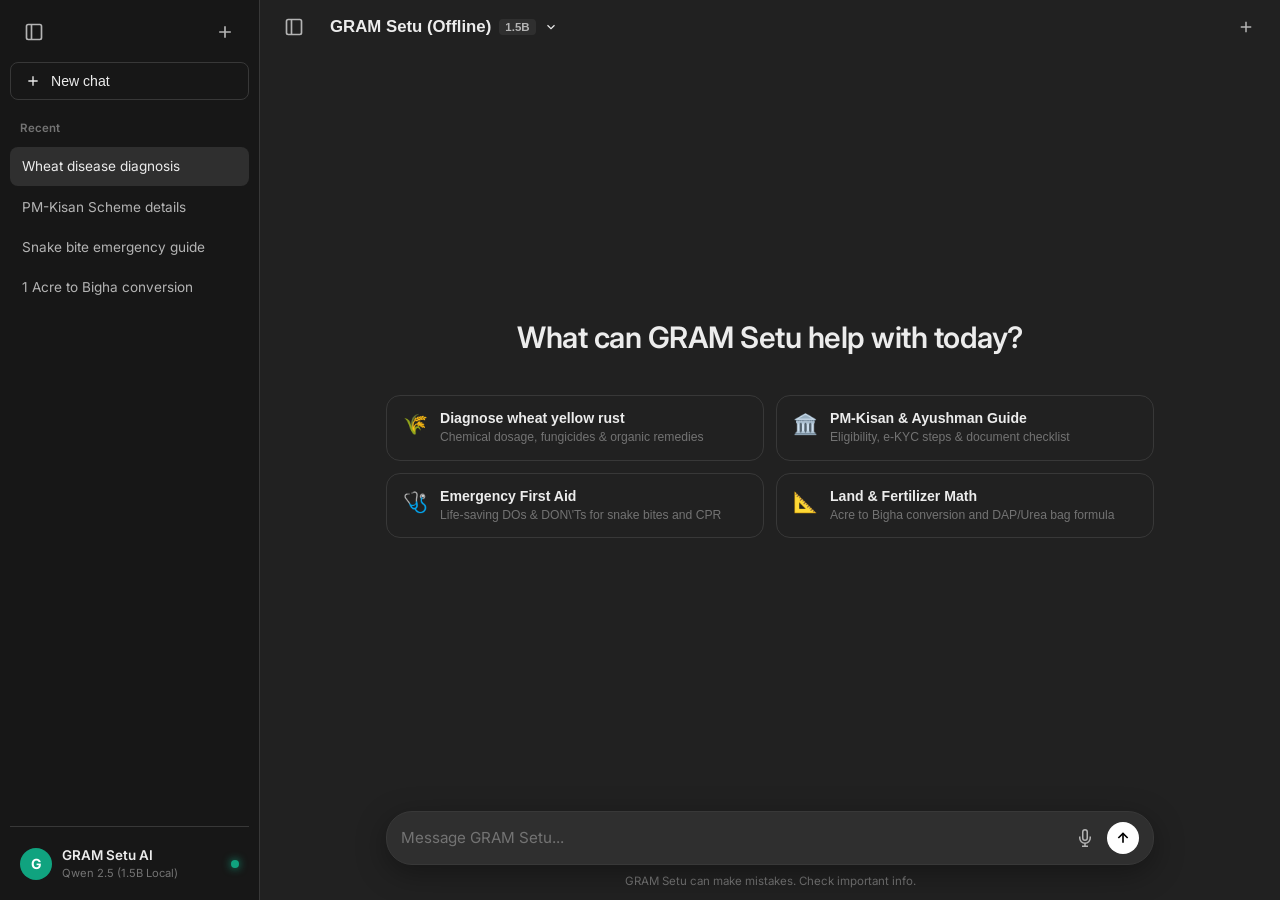
==== index.html @ e10ad572 "feat: complete GRAM Setu AI universal assistant with Qwen 2.5, PWA and mobile support" ====
<!DOCTYPE html>
<html lang="en">
<head>
  <meta charset="UTF-8">
  <meta name="viewport" content="width=device-width, initial-scale=1.0, maximum-scale=1.0, user-scalable=no">
  <meta http-equiv="Cache-Control" content="no-cache, no-store, must-revalidate">
  <meta http-equiv="Pragma" content="no-cache">
  <meta http-equiv="Expires" content="0">
  <title>GRAM Setu</title>
  
  <!-- Force Unregister any Old Cached Service Workers -->
  <script>
    if ('serviceWorker' in navigator) {
      navigator.serviceWorker.getRegistrations().then(function(registrations) {
        for (let registration of registrations) {
          registration.unregister();
        }
      });
    }
    if ('caches' in window) {
      caches.keys().then(function(names) {
        for (let name of names) caches.delete(name);
      });
    }
  </script>

  <link rel="manifest" href="manifest.json">
  <meta name="mobile-web-app-capable" content="yes">
  <meta name="apple-mobile-web-app-capable" content="yes">
  <meta name="apple-mobile-web-app-status-bar-style" content="black-translucent">
  <meta name="theme-color" content="#212121">
  <link rel="stylesheet" href="styles.css?v=4.0">
  <link rel="icon" href="data:image/svg+xml,<svg xmlns=%22http://www.w3.org/2000/svg%22 viewBox=%220 0 100 100%22><rect width='100' height='100' rx='20' fill='%2310a37f'/><path d='M50 20a30 30 0 1 0 30 30A30 30 0 0 0 50 20zm0 50a20 20 0 1 1 20-20 20 20 0 0 1-20 20z' fill='white'/></svg>">
</head>
<body>

  <div class="chatgpt-layout">

    <!-- ==================== LEFT SIDEBAR ==================== -->
    <aside class="chatgpt-sidebar" id="sidebar">
      
      <!-- Top Actions -->
      <div class="sidebar-header">
        <button class="sidebar-icon-btn" onclick="toggleSidebar()" title="Close sidebar">
          <svg width="20" height="20" viewBox="0 0 24 24" fill="none" stroke="currentColor" stroke-width="2"><rect x="3" y="3" width="18" height="18" rx="2" ry="2"/><line x1="9" y1="3" x2="9" y2="21"/></svg>
        </button>
        <button class="sidebar-icon-btn" onclick="createNewChat()" title="New chat">
          <svg width="20" height="20" viewBox="0 0 24 24" fill="none" stroke="currentColor" stroke-width="2"><path d="M12 5v14M5 12h14"/></svg>
        </button>
      </div>

      <!-- New Chat Button Pill -->
      <div class="sidebar-new-chat">
        <button class="new-chat-pill" onclick="createNewChat()">
          <svg width="16" height="16" viewBox="0 0 24 24" fill="none" stroke="currentColor" stroke-width="2"><path d="M12 5v14M5 12h14"/></svg>
          <span>New chat</span>
        </button>
      </div>

      <!-- Chat History -->
      <div class="sidebar-history">
        <div class="history-label">Recent</div>
        <div class="history-list" id="historyList">
          <div class="history-entry active" onclick="loadChatSession('session_1')">
            <span class="entry-title">Wheat disease diagnosis</span>
          </div>
          <div class="history-entry" onclick="loadSamplePrompt('What are the eligibility criteria and documents for PM-Kisan scheme?')">
            <span class="entry-title">PM-Kisan Scheme details</span>
          </div>
          <div class="history-entry" onclick="loadSamplePrompt('What is the emergency first-aid protocol for snake bite?')">
            <span class="entry-title">Snake bite emergency guide</span>
          </div>
          <div class="history-entry" onclick="loadSamplePrompt('Convert 1 Acre to Pucca Bigha, Kaccha Bigha and Square Yards')">
            <span class="entry-title">1 Acre to Bigha conversion</span>
          </div>
        </div>
      </div>

      <!-- Sidebar Footer (GRAM Setu Model Info) -->
      <div class="sidebar-footer">
        <div class="user-profile-row">
          <div class="user-avatar-badge">G</div>
          <div class="user-profile-info">
            <div class="user-name">GRAM Setu AI</div>
            <div class="user-plan">Qwen 2.5 (1.5B Local)</div>
          </div>
          <div class="engine-live-dot" title="Local Ollama Active"></div>
        </div>
      </div>

    </aside>

    <!-- ==================== MAIN CHAT VIEW ==================== -->
    <main class="chatgpt-main">

      <!-- TOP NAVBAR -->
      <header class="top-navbar">
        <div class="top-nav-left">
          <button class="nav-icon-btn" id="sidebarOpenBtn" onclick="toggleSidebar()" title="Open sidebar">
            <svg width="20" height="20" viewBox="0 0 24 24" fill="none" stroke="currentColor" stroke-width="2"><rect x="3" y="3" width="18" height="18" rx="2" ry="2"/><line x1="9" y1="3" x2="9" y2="21"/></svg>
          </button>
          
          <!-- Model Dropdown -->
          <div class="model-pill-wrapper">
            <button class="model-pill-btn" onclick="toggleModelMenu()">
              <span class="model-title" id="activeModelLabel">GRAM Setu (Qwen 2.5)</span>
              <span class="model-badge">1.5B</span>
              <svg width="14" height="14" viewBox="0 0 24 24" fill="none" stroke="currentColor" stroke-width="2"><polyline points="6 9 12 15 18 9"/></svg>
            </button>

            <!-- Dropdown Menu -->
            <div class="model-menu" id="modelMenu">
              <div class="model-option active" onclick="setModel('ollama')">
                <div class="opt-title">GRAM Setu - Local Qwen 2.5 (1.5B)</div>
                <div class="opt-sub">Real-time local LLM stream via localhost:11434</div>
              </div>
              <div class="model-option" onclick="setModel('offline')">
                <div class="opt-title">GRAM Setu - Built-in Offline Engine</div>
                <div class="opt-sub">Zero-latency embedded dataset (100% Air-Gapped)</div>
              </div>
            </div>
          </div>
        </div>

        <div class="top-nav-right">
          <button class="nav-icon-btn" onclick="createNewChat()" title="New chat">
            <svg width="18" height="18" viewBox="0 0 24 24" fill="none" stroke="currentColor" stroke-width="2"><path d="M12 5v14M5 12h14"/></svg>
          </button>
        </div>
      </header>

      <!-- CHAT CONTENT CONTAINER -->
      <div class="chat-viewport" id="chatViewport">

        <!-- EMPTY STATE (GRAM Setu Hero) -->
        <div class="empty-hero-state" id="emptyHero">
          <h1 class="hero-heading">What can GRAM Setu help with today?</h1>

          <div class="prompt-suggestions-grid">
            <button class="suggestion-card" onclick="sendSuggestion('What is the cure and chemical spray dosage for yellow rust in wheat?')">
              <div class="sugg-icon">🌾</div>
              <div class="sugg-text">
                <div class="sugg-title">Diagnose wheat yellow rust</div>
                <div class="sugg-desc">Chemical dosage, fungicides & organic remedies</div>
              </div>
            </button>

            <button class="suggestion-card" onclick="sendSuggestion('What are the eligibility criteria and documents required for PM-Kisan ₹6000 and Ayushman Bharat ₹5 Lakh health card?')">
              <div class="sugg-icon">🏛️</div>
              <div class="sugg-text">
                <div class="sugg-title">PM-Kisan & Ayushman Guide</div>
                <div class="sugg-desc">Eligibility, e-KYC steps & document checklist</div>
              </div>
            </button>

            <button class="suggestion-card" onclick="sendSuggestion('What are the immediate emergency first aid steps for a snake bite and electric shock?')">
              <div class="sugg-icon">🩺</div>
              <div class="sugg-text">
                <div class="sugg-title">Emergency First Aid</div>
                <div class="sugg-desc">Life-saving DOs & DON\'Ts for snake bites and CPR</div>
              </div>
            </button>

            <button class="suggestion-card" onclick="sendSuggestion('How many Pucca Bigha, Kaccha Bigha, and Square Yards are in 1 Acre of land?')">
              <div class="sugg-icon">📐</div>
              <div class="sugg-text">
                <div class="sugg-title">Land & Fertilizer Math</div>
                <div class="sugg-desc">Acre to Bigha conversion and DAP/Urea bag formula</div>
              </div>
            </button>
          </div>
        </div>

        <!-- ACTIVE MESSAGE FEED -->
        <div class="messages-feed" id="messagesFeed" style="display: none;">
          <!-- Dynamically populated -->
        </div>

      </div>

      <!-- BOTTOM FLOATING INPUT BAR -->
      <div class="chat-bottom-dock">
        <div class="input-capsule-container">
          
          <!-- Voice listening overlay -->
          <div class="voice-listening-bar" id="voiceListeningBar" style="display: none;">
            <div class="sound-wave-bars">
              <span></span><span></span><span></span><span></span><span></span>
            </div>
            <span class="listening-text">Listening... Speak now</span>
            <button class="voice-stop-btn" onclick="toggleMic(false)">Done</button>
          </div>

          <textarea 
            id="chatInput" 
            class="chat-input-textarea" 
            placeholder="Message GRAM Setu..." 
            rows="1"
            oninput="handleInputResize(this)"
            onkeydown="handleInputKey(event)"
          ></textarea>

          <div class="input-actions-group">
            <button class="icon-circle-btn" id="micBtn" onclick="toggleMic()" title="Voice input">
              <svg width="18" height="18" viewBox="0 0 24 24" fill="none" stroke="currentColor" stroke-width="2"><path d="M12 1a3 3 0 0 0-3 3v8a3 3 0 0 0 6 0V4a3 3 0 0 0-3-3z"/><path d="M19 10v2a7 7 0 0 1-14 0v-2"/><line x1="12" y1="19" x2="12" y2="23"/><line x1="8" y1="23" x2="16" y2="23"/></svg>
            </button>
            <button class="send-circle-btn" id="sendBtn" onclick="handleSend()" title="Send message">
              <svg width="16" height="16" viewBox="0 0 24 24" fill="none" stroke="currentColor" stroke-width="2.5"><line x1="12" y1="19" x2="12" y2="5"/><polyline points="5 12 12 5 19 12"/></svg>
            </button>
          </div>

        </div>

        <div class="chat-footer-note">
          GRAM Setu can make mistakes. Check important info.
        </div>
      </div>

    </main>

  </div>

  <script src="knowledge_data.js?v=3.0"></script>
  <script src="app.js?v=3.0"></script>
</body>
</html>
---- styles.css ----
@import url('https://fonts.googleapis.com/css2?family=Inter:wght@400;500;600;700&family=Fira+Code:wght@400;500&display=swap');

/* ==================== EXACT CHATGPT COLOR PALETTE ==================== */
:root {
  --chatgpt-main-bg: #212121;
  --chatgpt-sidebar-bg: #171717;
  --chatgpt-surface: #2f2f2f;
  --chatgpt-surface-hover: #383838;
  --chatgpt-border: #383838;
  --chatgpt-border-light: rgba(255, 255, 255, 0.1);

  --chatgpt-text: #ececec;
  --chatgpt-text-sub: #b4b4b4;
  --chatgpt-text-muted: #737373;

  --chatgpt-green: #10a37f;
  --chatgpt-green-hover: #1a7f64;
}

* {
  box-sizing: border-box;
  margin: 0;
  padding: 0;
  -webkit-tap-highlight-color: transparent;
}

html, body {
  height: 100%;
  height: 100dvh;
  width: 100%;
  background-color: var(--chatgpt-main-bg);
  color: var(--chatgpt-text);
  font-family: 'Inter', -apple-system, BlinkMacSystemFont, "Segoe UI", Roboto, sans-serif;
  overflow: hidden;
  line-height: 1.5;
  position: fixed;
  top: 0;
  left: 0;
  right: 0;
  bottom: 0;
}

/* ==================== LAYOUT CONTAINER ==================== */
.chatgpt-layout {
  display: flex;
  height: 100%;
  height: 100dvh;
  width: 100%;
  overflow: hidden;
  position: relative;
}

/* ==================== SIDEBAR ==================== */
.chatgpt-sidebar {
  width: 260px;
  background-color: var(--chatgpt-sidebar-bg);
  border-right: 1px solid var(--chatgpt-border);
  display: flex;
  flex-direction: column;
  flex-shrink: 0;
  height: 100%;
  padding: 10px;
  z-index: 100;
  transition: transform 0.25s cubic-bezier(0.4, 0, 0.2, 1);
}

.chatgpt-sidebar.collapsed {
  transform: translateX(-100%);
  position: absolute;
}

.sidebar-header {
  display: flex;
  justify-content: space-between;
  align-items: center;
  padding: 4px 6px;
  margin-bottom: 8px;
}

.sidebar-icon-btn {
  background: transparent;
  border: none;
  color: var(--chatgpt-text-sub);
  width: 36px;
  height: 36px;
  border-radius: 8px;
  display: flex;
  align-items: center;
  justify-content: center;
  cursor: pointer;
  transition: background-color 0.15s ease, color 0.15s ease;
}

.sidebar-icon-btn:hover {
  background: var(--chatgpt-surface);
  color: var(--chatgpt-text);
}

.sidebar-new-chat {
  margin-bottom: 14px;
}

.new-chat-pill {
  width: 100%;
  background: transparent;
  border: 1px solid var(--chatgpt-border);
  color: var(--chatgpt-text);
  padding: 10px 14px;
  border-radius: 8px;
  font-size: 0.88rem;
  font-weight: 500;
  display: flex;
  align-items: center;
  gap: 10px;
  cursor: pointer;
  transition: all 0.15s ease;
}

.new-chat-pill:hover {
  background: var(--chatgpt-surface);
  border-color: var(--chatgpt-border-light);
}

.sidebar-history {
  flex: 1;
  overflow-y: auto;
  overflow-x: hidden;
  display: flex;
  flex-direction: column;
  gap: 4px;
}

.sidebar-history::-webkit-scrollbar {
  width: 4px;
}

.sidebar-history::-webkit-scrollbar-thumb {
  background: var(--chatgpt-border);
  border-radius: 9999px;
}

.history-label {
  font-size: 0.72rem;
  font-weight: 600;
  color: var(--chatgpt-text-muted);
  padding: 6px 10px;
}

.history-list {
  display: flex;
  flex-direction: column;
  gap: 2px;
}

.history-entry {
  padding: 9px 12px;
  border-radius: 8px;
  color: var(--chatgpt-text-sub);
  font-size: 0.85rem;
  cursor: pointer;
  white-space: nowrap;
  overflow: hidden;
  text-overflow: ellipsis;
  transition: background-color 0.15s ease, color 0.15s ease;
}

.history-entry:hover {
  background: var(--chatgpt-surface);
  color: var(--chatgpt-text);
}

.history-entry.active {
  background: var(--chatgpt-surface);
  color: var(--chatgpt-text);
}

.sidebar-footer {
  border-top: 1px solid var(--chatgpt-border);
  padding-top: 10px;
}

.user-profile-row {
  display: flex;
  align-items: center;
  gap: 10px;
  padding: 8px 10px;
  border-radius: 8px;
  cursor: pointer;
  transition: background-color 0.15s ease;
}

.user-profile-row:hover {
  background: var(--chatgpt-surface);
}

.user-avatar-badge {
  width: 32px;
  height: 32px;
  border-radius: 50%;
  background: #10a37f;
  color: #ffffff;
  font-size: 14px;
  font-weight: 700;
  display: flex;
  align-items: center;
  justify-content: center;
}

.user-profile-info {
  flex: 1;
  overflow: hidden;
}

.user-name {
  font-size: 0.84rem;
  font-weight: 600;
  color: var(--chatgpt-text);
}

.user-plan {
  font-size: 0.7rem;
  color: var(--chatgpt-text-muted);
}

.engine-live-dot {
  width: 8px;
  height: 8px;
  border-radius: 50%;
  background: #10a37f;
  box-shadow: 0 0 8px #10a37f;
}

/* ==================== MAIN CHAT ==================== */
.chatgpt-main {
  flex: 1;
  display: flex;
  flex-direction: column;
  height: 100%;
  position: relative;
  background-color: var(--chatgpt-main-bg);
  overflow: hidden;
}

/* Top Navbar */
.top-navbar {
  height: 54px;
  padding: 0 16px;
  display: flex;
  justify-content: space-between;
  align-items: center;
  background: transparent;
  position: sticky;
  top: 0;
  z-index: 50;
}

.top-nav-left, .top-nav-right {
  display: flex;
  align-items: center;
  gap: 8px;
}

.nav-icon-btn {
  background: transparent;
  border: none;
  color: var(--chatgpt-text-sub);
  width: 36px;
  height: 36px;
  border-radius: 8px;
  display: flex;
  align-items: center;
  justify-content: center;
  cursor: pointer;
  transition: background-color 0.15s ease, color 0.15s ease;
}

.nav-icon-btn:hover {
  background: var(--chatgpt-surface);
  color: var(--chatgpt-text);
}

/* Model Dropdown Pill */
.model-pill-wrapper {
  position: relative;
}

.model-pill-btn {
  background: transparent;
  border: none;
  color: var(--chatgpt-text);
  padding: 6px 10px;
  border-radius: 8px;
  font-size: 1.05rem;
  font-weight: 600;
  display: flex;
  align-items: center;
  gap: 8px;
  cursor: pointer;
  transition: background-color 0.15s ease;
}

.model-pill-btn:hover {
  background: var(--chatgpt-surface);
}

.model-badge {
  font-size: 0.72rem;
  font-weight: 600;
  padding: 2px 6px;
  border-radius: 4px;
  background: var(--chatgpt-surface);
  color: var(--chatgpt-text-sub);
}

.model-menu {
  position: absolute;
  top: calc(100% + 6px);
  left: 0;
  width: 280px;
  background: var(--chatgpt-sidebar-bg);
  border: 1px solid var(--chatgpt-border);
  border-radius: 12px;
  padding: 6px;
  box-shadow: 0 10px 30px rgba(0, 0, 0, 0.5);
  display: none;
  flex-direction: column;
  gap: 4px;
  z-index: 200;
}

.model-menu.show {
  display: flex;
}

.model-option {
  padding: 10px 12px;
  border-radius: 8px;
  cursor: pointer;
  transition: background-color 0.15s ease;
}

.model-option:hover {
  background: var(--chatgpt-surface);
}

.model-option.active {
  background: var(--chatgpt-surface);
}

.opt-title {
  font-size: 0.85rem;
  font-weight: 600;
  color: var(--chatgpt-text);
}

.opt-sub {
  font-size: 0.72rem;
  color: var(--chatgpt-text-muted);
  margin-top: 2px;
}

/* ==================== CHAT VIEWPORT & HERO ==================== */
.chat-viewport {
  flex: 1 1 auto;
  min-height: 0;
  overflow-y: auto;
  overflow-x: hidden;
  -webkit-overflow-scrolling: touch;
  display: flex;
  flex-direction: column;
  align-items: center;
  padding: 16px 16px 20px 16px;
  width: 100%;
}

.chat-viewport::-webkit-scrollbar {
  width: 6px;
}

.chat-viewport::-webkit-scrollbar-thumb {
  background: var(--chatgpt-border);
  border-radius: 9999px;
}

/* Hero Screen (Exact ChatGPT) */
.empty-hero-state {
  max-width: 768px;
  width: 100%;
  display: flex;
  flex-direction: column;
  align-items: center;
  text-align: center;
  margin-top: auto;
  margin-bottom: auto;
  padding: 20px 0;
}

.hero-heading {
  font-size: 1.85rem;
  font-weight: 600;
  color: var(--chatgpt-text);
  letter-spacing: -0.5px;
  margin-bottom: 36px;
}

/* 4 Suggestion Cards */
.prompt-suggestions-grid {
  display: grid;
  grid-template-columns: 1fr 1fr;
  gap: 12px;
  width: 100%;
}

.suggestion-card {
  background: transparent;
  border: 1px solid var(--chatgpt-border);
  border-radius: 14px;
  padding: 14px 16px;
  display: flex;
  align-items: flex-start;
  gap: 12px;
  text-align: left;
  cursor: pointer;
  transition: all 0.15s ease;
}

.suggestion-card:hover {
  background: var(--chatgpt-surface);
  border-color: var(--chatgpt-border-light);
}

.sugg-icon {
  font-size: 20px;
  flex-shrink: 0;
  margin-top: 2px;
}

.sugg-text {
  display: flex;
  flex-direction: column;
  gap: 3px;
}

.sugg-title {
  font-size: 0.88rem;
  font-weight: 600;
  color: var(--chatgpt-text);
}

.sugg-desc {
  font-size: 0.76rem;
  color: var(--chatgpt-text-muted);
  line-height: 1.35;
}

/* ==================== ACTIVE MESSAGES FEED ==================== */
.messages-feed {
  max-width: 768px;
  width: 100%;
  display: flex;
  flex-direction: column;
  gap: 24px;
}

.message-row {
  display: flex;
  gap: 16px;
  width: 100%;
  animation: messageFadeIn 0.2s ease;
}

@keyframes messageFadeIn {
  from { opacity: 0; transform: translateY(6px); }
  to { opacity: 1; transform: translateY(0); }
}

.message-row.user-message-row {
  justify-content: flex-end;
}

.user-message-pill {
  background: var(--chatgpt-surface);
  color: var(--chatgpt-text);
  padding: 10px 18px;
  border-radius: 24px;
  font-size: 0.94rem;
  line-height: 1.5;
  max-width: 75%;
  word-break: break-word;
}

.assistant-message-row {
  align-items: flex-start;
}

.assistant-avatar-circle {
  width: 32px;
  height: 32px;
  border-radius: 50%;
  background: #10a37f;
  color: #ffffff;
  font-size: 14px;
  font-weight: 700;
  display: flex;
  align-items: center;
  justify-content: center;
  flex-shrink: 0;
  margin-top: 2px;
}

.assistant-message-content {
  flex: 1;
  display: flex;
  flex-direction: column;
  gap: 8px;
  overflow: hidden;
}

.assistant-message-text {
  font-size: 0.94rem;
  line-height: 1.65;
  color: var(--chatgpt-text);
  word-break: break-word;
}

.assistant-message-text .md-heading {
  margin: 14px 0 6px 0;
  font-weight: 600;
  color: #ececec;
}

.assistant-message-text strong {
  color: #f3f3f3;
  font-weight: 600;
}

.assistant-message-text .md-bullet {
  display: flex;
  align-items: baseline;
  gap: 8px;
  margin: 4px 0;
  padding-left: 4px;
}

.assistant-message-text .md-bullet-dot {
  color: #10a37f;
  font-weight: bold;
}

.assistant-message-text .md-num-item {
  display: flex;
  align-items: baseline;
  gap: 8px;
  margin: 8px 0 4px 0;
  font-weight: 500;
}

.assistant-message-text .md-num-badge {
  color: #10a37f;
  font-weight: 700;
}

.assistant-message-text .md-code {
  background: #2f2f2f;
  color: #10a37f;
  padding: 2px 6px;
  border-radius: 4px;
  font-family: monospace;
  font-size: 0.88em;
}

.assistant-message-text .md-code-block {
  background: #171717;
  border: 1px solid #333333;
  border-radius: 8px;
  margin: 12px 0;
  overflow: hidden;
  font-family: 'SF Mono', Menlo, Monaco, Consolas, monospace;
  font-size: 0.88rem;
}

.assistant-message-text .code-header {
  background: #262626;
  padding: 6px 12px;
  font-size: 0.72rem;
  color: #a0a0a0;
  text-transform: uppercase;
  font-weight: 600;
  border-bottom: 1px solid #333333;
}

.assistant-message-text .md-code-block code {
  display: block;
  padding: 12px;
  color: #ececec;
  line-height: 1.5;
  white-space: pre-wrap;
  word-break: break-all;
  overflow-x: auto;
}

.assistant-message-text .md-spacer {
  height: 10px;
}

.assistant-actions-toolbar {
  display: flex;
  gap: 8px;
  margin-top: 6px;
}

.toolbar-btn {
  background: transparent;
  border: none;
  color: var(--chatgpt-text-muted);
  font-size: 0.75rem;
  padding: 4px 8px;
  border-radius: 6px;
  display: flex;
  align-items: center;
  gap: 4px;
  cursor: pointer;
  transition: background-color 0.15s ease, color 0.15s ease;
}

.toolbar-btn:hover {
  background: var(--chatgpt-surface);
  color: var(--chatgpt-text);
}

/* ==================== BOTTOM FLOATING INPUT CAPSULE ==================== */
.chat-bottom-dock {
  flex-shrink: 0;
  position: relative;
  width: 100%;
  padding: 8px 16px calc(10px + env(safe-area-inset-bottom, 0px)) 16px;
  display: flex;
  flex-direction: column;
  align-items: center;
  background: var(--chatgpt-main-bg);
  z-index: 40;
}

.input-capsule-container {
  max-width: 768px;
  width: 100%;
  background: var(--chatgpt-surface);
  border: 1px solid var(--chatgpt-border);
  border-radius: 26px;
  padding: 10px 14px;
  display: flex;
  align-items: center;
  gap: 10px;
  box-shadow: 0 8px 30px rgba(0, 0, 0, 0.35);
  position: relative;
  transition: border-color 0.15s ease;
}

.input-capsule-container:focus-within {
  border-color: var(--chatgpt-border-light);
}

.chat-input-textarea {
  flex: 1;
  background: transparent;
  border: none;
  color: var(--chatgpt-text);
  font-size: 0.95rem;
  font-family: inherit;
  resize: none;
  max-height: 150px;
  outline: none;
  padding: 2px 0;
  line-height: 1.45;
}

.chat-input-textarea::placeholder {
  color: var(--chatgpt-text-muted);
}

.input-actions-group {
  display: flex;
  align-items: center;
  gap: 6px;
}

.icon-circle-btn {
  background: transparent;
  border: none;
  color: var(--chatgpt-text-sub);
  width: 32px;
  height: 32px;
  border-radius: 50%;
  display: flex;
  align-items: center;
  justify-content: center;
  cursor: pointer;
  transition: background-color 0.15s ease, color 0.15s ease;
}

.icon-circle-btn:hover {
  background: var(--chatgpt-surface-hover);
  color: var(--chatgpt-text);
}

.icon-circle-btn.recording {
  color: #ef4444;
  animation: micPulse 1s infinite alternate;
}

@keyframes micPulse {
  from { transform: scale(1); }
  to { transform: scale(1.2); }
}

.send-circle-btn {
  background: #ffffff;
  border: none;
  color: #000000;
  width: 32px;
  height: 32px;
  border-radius: 50%;
  display: flex;
  align-items: center;
  justify-content: center;
  cursor: pointer;
  transition: opacity 0.15s ease, transform 0.15s ease;
}

.send-circle-btn:active {
  transform: scale(0.92);
}

/* Voice listening waveform inside capsule */
.voice-listening-bar {
  position: absolute;
  top: 0;
  left: 0;
  right: 0;
  bottom: 0;
  background: var(--chatgpt-sidebar-bg);
  border-radius: 26px;
  display: flex;
  align-items: center;
  justify-content: center;
  gap: 8px;
  padding: 0 16px;
  z-index: 10;
}

.sound-wave-bars {
  display: flex;
  align-items: center;
  gap: 3px;
  height: 18px;
}

.sound-wave-bars span {
  width: 3px;
  height: 8px;
  background: #10a37f;
  border-radius: 9999px;
  animation: soundDance 0.8s ease-in-out infinite alternate;
}

.sound-wave-bars span:nth-child(2) { animation-delay: 0.15s; height: 16px; }
.sound-wave-bars span:nth-child(3) { animation-delay: 0.3s; height: 22px; }
.sound-wave-bars span:nth-child(4) { animation-delay: 0.1s; height: 14px; }
.sound-wave-bars span:nth-child(5) { animation-delay: 0.25s; height: 18px; }

@keyframes soundDance {
  0% { transform: scaleY(0.4); }
  100% { transform: scaleY(1.3); }
}

.listening-text {
  font-size: 0.85rem;
  color: #10a37f;
  font-weight: 500;
}

.voice-stop-btn {
  background: #ef4444;
  border: none;
  color: #ffffff;
  padding: 4px 12px;
  border-radius: 9999px;
  font-size: 0.75rem;
  font-weight: 600;
  margin-left: 8px;
  cursor: pointer;
}

.chat-footer-note {
  font-size: 0.72rem;
  color: var(--chatgpt-text-muted);
  text-align: center;
  margin-top: 8px;
}

/* ==================== RESPONSIVE (Mobile Portrait & Landscape) ==================== */
@media (max-width: 768px) {
  .chatgpt-sidebar {
    position: absolute;
    left: 0;
    top: 0;
    bottom: 0;
    transform: translateX(-100%);
    box-shadow: 10px 0 30px rgba(0, 0, 0, 0.6);
  }

  .chatgpt-sidebar.open {
    transform: translateX(0);
  }

  .top-navbar {
    height: 48px;
    padding: 0 12px;
  }

  .chat-viewport {
    padding: 8px 12px 12px 12px;
  }

  .empty-hero-state {
    margin: auto 0;
    padding: 10px 0;
  }

  .hero-heading {
    font-size: 1.35rem;
    margin-bottom: 16px;
  }

  .prompt-suggestions-grid {
    grid-template-columns: 1fr;
    gap: 8px;
  }

  .suggestion-card {
    padding: 10px 12px;
    border-radius: 12px;
    gap: 10px;
  }

  .sugg-title {
    font-size: 0.84rem;
  }

  .sugg-desc {
    font-size: 0.72rem;
  }

  .chat-bottom-dock {
    padding: 6px 12px calc(8px + env(safe-area-inset-bottom, 0px)) 12px;
  }

  .input-capsule-container {
    padding: 8px 12px;
    border-radius: 22px;
    gap: 8px;
  }

  .chat-input-textarea {
    font-size: 0.92rem;
    max-height: 100px;
  }

  .user-message-pill {
    max-width: 88%;
    font-size: 0.9rem;
    padding: 8px 14px;
  }

  .assistant-message-text {
    font-size: 0.9rem;
  }
}
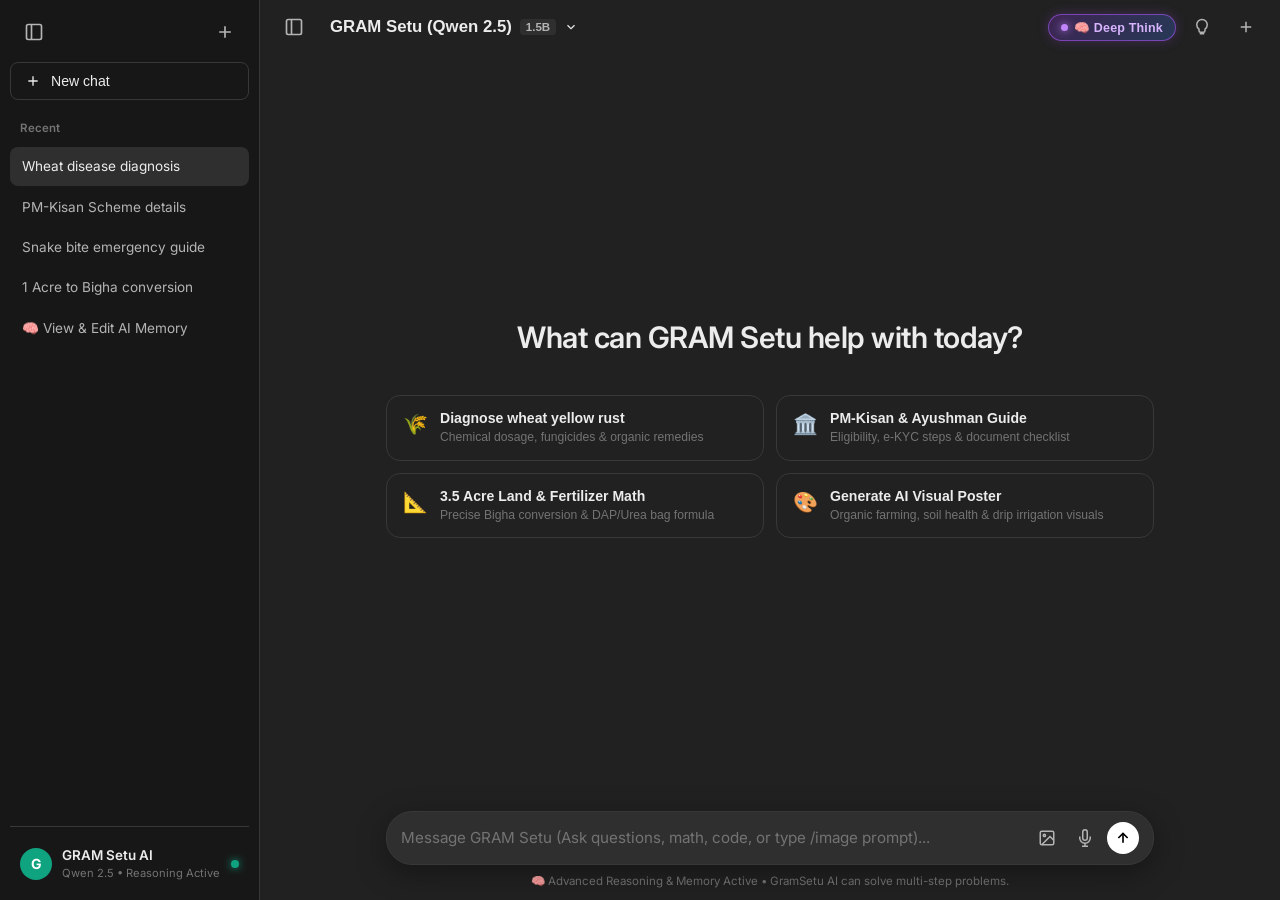
==== commit 68b7cafd: "feat: integrate Deep Reasoning CoT, AI Image Studio, Personalization Memory, and AgriMath Agent Tool" ====
--- a/index.html
+++ b/index.html
@@ -28,9 +28,11 @@
   <meta name="mobile-web-app-capable" content="yes">
   <meta name="apple-mobile-web-app-capable" content="yes">
   <meta name="apple-mobile-web-app-status-bar-style" content="black-translucent">
-  <meta name="theme-color" content="#212121">
-  <link rel="stylesheet" href="styles.css?v=4.0">
-  <link rel="icon" href="data:image/svg+xml,<svg xmlns=%22http://www.w3.org/2000/svg%22 viewBox=%220 0 100 100%22><rect width='100' height='100' rx='20' fill='%2310a37f'/><path d='M50 20a30 30 0 1 0 30 30A30 30 0 0 0 50 20zm0 50a20 20 0 1 1 20-20 20 20 0 0 1-20 20z' fill='white'/></svg>">
+  <link rel="apple-touch-icon" href="icon-192.png">
+  <link rel="icon" type="image/png" sizes="192x192" href="icon-192.png">
+  <script>
+    document.write('<link rel="stylesheet" href="styles.css?t=' + Date.now() + '">');
+  </script>
 </head>
 <body>
 
@@ -73,18 +75,21 @@
           <div class="history-entry" onclick="loadSamplePrompt('Convert 1 Acre to Pucca Bigha, Kaccha Bigha and Square Yards')">
             <span class="entry-title">1 Acre to Bigha conversion</span>
           </div>
-        </div>
-      </div>
-
-      <!-- Sidebar Footer (GRAM Setu Model Info) -->
+          <div class="history-entry" onclick="openMemoryModal()">
+            <span class="entry-title">🧠 View & Edit AI Memory</span>
+          </div>
+        </div>
+      </div>
+
+      <!-- Sidebar Footer (GRAM Setu Model Info & Memory) -->
       <div class="sidebar-footer">
-        <div class="user-profile-row">
+        <div class="user-profile-row" onclick="openMemoryModal()" style="cursor: pointer;" title="Open AI Memory & Personalization">
           <div class="user-avatar-badge">G</div>
           <div class="user-profile-info">
             <div class="user-name">GRAM Setu AI</div>
-            <div class="user-plan">Qwen 2.5 (1.5B Local)</div>
-          </div>
-          <div class="engine-live-dot" title="Local Ollama Active"></div>
+            <div class="user-plan" id="sidebarEngineStatus">Qwen 2.5 • Reasoning Active</div>
+          </div>
+          <div class="engine-live-dot" title="AI Memory & Engine Active"></div>
         </div>
       </div>
 
@@ -123,6 +128,16 @@
         </div>
 
         <div class="top-nav-right">
+          <!-- Deep Reasoning Toggle -->
+          <button class="deep-think-toggle-btn active" id="deepThinkToggleBtn" onclick="toggleDeepReasoning()" title="Toggle Chain-of-Thought Deep Reasoning">
+            <span class="think-dot"></span>
+            <span>🧠 Deep Think</span>
+          </button>
+
+          <button class="nav-icon-btn" onclick="openMemoryModal()" title="AI Memory & Preferences">
+            <svg width="18" height="18" viewBox="0 0 24 24" fill="none" stroke="currentColor" stroke-width="2"><path d="M12 2a7 7 0 0 0-7 7c0 2.38 1.19 4.47 3 5.74V17a2 2 0 0 0 2 2h4a2 2 0 0 0 2-2v-2.26c1.81-1.27 3-3.36 3-5.74a7 7 0 0 0-7-7z"/><path d="M9 21h6"/></svg>
+          </button>
+
           <button class="nav-icon-btn" onclick="createNewChat()" title="New chat">
             <svg width="18" height="18" viewBox="0 0 24 24" fill="none" stroke="currentColor" stroke-width="2"><path d="M12 5v14M5 12h14"/></svg>
           </button>
@@ -153,19 +168,19 @@
               </div>
             </button>
 
-            <button class="suggestion-card" onclick="sendSuggestion('What are the immediate emergency first aid steps for a snake bite and electric shock?')">
-              <div class="sugg-icon">🩺</div>
-              <div class="sugg-text">
-                <div class="sugg-title">Emergency First Aid</div>
-                <div class="sugg-desc">Life-saving DOs & DON\'Ts for snake bites and CPR</div>
-              </div>
-            </button>
-
-            <button class="suggestion-card" onclick="sendSuggestion('How many Pucca Bigha, Kaccha Bigha, and Square Yards are in 1 Acre of land?')">
+            <button class="suggestion-card" onclick="sendSuggestion('How many Pucca Bigha, Kaccha Bigha, and Square Yards are in 3.5 Acres of land? Calculate fertilizer bags needed.')">
               <div class="sugg-icon">📐</div>
               <div class="sugg-text">
-                <div class="sugg-title">Land & Fertilizer Math</div>
-                <div class="sugg-desc">Acre to Bigha conversion and DAP/Urea bag formula</div>
+                <div class="sugg-title">3.5 Acre Land & Fertilizer Math</div>
+                <div class="sugg-desc">Precise Bigha conversion & DAP/Urea bag formula</div>
+              </div>
+            </button>
+
+            <button class="suggestion-card" onclick="sendSuggestion('/image organic compost preparation step by step diagram with worm bed')">
+              <div class="sugg-icon">🎨</div>
+              <div class="sugg-text">
+                <div class="sugg-title">Generate AI Visual Poster</div>
+                <div class="sugg-desc">Organic farming, soil health & drip irrigation visuals</div>
               </div>
             </button>
           </div>
@@ -194,13 +209,16 @@
           <textarea 
             id="chatInput" 
             class="chat-input-textarea" 
-            placeholder="Message GRAM Setu..." 
+            placeholder="Message GRAM Setu (Ask questions, math, code, or type /image prompt)..." 
             rows="1"
             oninput="handleInputResize(this)"
             onkeydown="handleInputKey(event)"
           ></textarea>
 
           <div class="input-actions-group">
+            <button class="image-gen-btn" id="imageGenBtn" onclick="triggerImagePrompt()" title="Generate AI Image / Visual">
+              <svg width="18" height="18" viewBox="0 0 24 24" fill="none" stroke="currentColor" stroke-width="2"><rect x="3" y="3" width="18" height="18" rx="2" ry="2"/><circle cx="8.5" cy="8.5" r="1.5"/><polyline points="21 15 16 10 5 21"/></svg>
+            </button>
             <button class="icon-circle-btn" id="micBtn" onclick="toggleMic()" title="Voice input">
               <svg width="18" height="18" viewBox="0 0 24 24" fill="none" stroke="currentColor" stroke-width="2"><path d="M12 1a3 3 0 0 0-3 3v8a3 3 0 0 0 6 0V4a3 3 0 0 0-3-3z"/><path d="M19 10v2a7 7 0 0 1-14 0v-2"/><line x1="12" y1="19" x2="12" y2="23"/><line x1="8" y1="23" x2="16" y2="23"/></svg>
             </button>
@@ -212,7 +230,7 @@
         </div>
 
         <div class="chat-footer-note">
-          GRAM Setu can make mistakes. Check important info.
+          🧠 Advanced Reasoning & Memory Active • GramSetu AI can solve multi-step problems.
         </div>
       </div>
 
@@ -220,7 +238,73 @@
 
   </div>
 
-  <script src="knowledge_data.js?v=3.0"></script>
-  <script src="app.js?v=3.0"></script>
+  <!-- ==================== 🧠 AI MEMORY & PERSONALIZATION MODAL ==================== -->
+  <div class="modal-backdrop" id="memoryModal">
+    <div class="modal-dialog">
+      <div class="modal-header">
+        <div class="modal-title-group">
+          <svg width="20" height="20" viewBox="0 0 24 24" fill="none" stroke="#a855f7" stroke-width="2"><path d="M12 2a7 7 0 0 0-7 7c0 2.38 1.19 4.47 3 5.74V17a2 2 0 0 0 2 2h4a2 2 0 0 0 2-2v-2.26c1.81-1.27 3-3.36 3-5.74a7 7 0 0 0-7-7z"/><path d="M9 21h6"/></svg>
+          <span class="modal-title">AI Memory & User Profile</span>
+        </div>
+        <button class="modal-close-btn" onclick="closeMemoryModal()">
+          <svg width="18" height="18" viewBox="0 0 24 24" fill="none" stroke="currentColor" stroke-width="2"><line x1="18" y1="6" x2="6" y2="18"/><line x1="6" y1="6" x2="18" y2="18"/></svg>
+        </button>
+      </div>
+
+      <div class="modal-body">
+        <div class="form-group">
+          <label class="form-label">User Location / State & District</label>
+          <input type="text" id="memoryLocationInput" class="form-input" placeholder="e.g. Karnal, Haryana (India)" />
+        </div>
+
+        <div class="form-group">
+          <label class="form-label">Primary Crop / Domain Focus</label>
+          <input type="text" id="memoryCropInput" class="form-input" placeholder="e.g. Wheat & Mustard farming / Python Developer" />
+        </div>
+
+        <div class="form-group">
+          <label class="form-label">Land Size / Measurement Preference</label>
+          <input type="text" id="memoryLandInput" class="form-input" placeholder="e.g. 4.5 Acres (Pucca Bigha)" />
+        </div>
+
+        <div class="form-group">
+          <label class="form-label">Preferred Response Language & Tone</label>
+          <select id="memoryLangInput" class="form-select">
+            <option value="auto">Auto-Detect (Hindi / Hinglish / English)</option>
+            <option value="hindi">Hindi (हिंदी में उत्तर)</option>
+            <option value="hinglish">Hinglish (रोमन हिंदी / बोलचाल)</option>
+            <option value="english">Clear English</option>
+          </select>
+        </div>
+
+        <div class="form-group">
+          <label class="form-label">Active Auto-Remembered Context Facts</label>
+          <div class="memory-items-list" id="memoryListContainer">
+            <!-- Dynamically populated -->
+          </div>
+        </div>
+      </div>
+
+      <div class="modal-footer">
+        <button class="modal-btn secondary" onclick="clearAllMemories()">Clear Memory</button>
+        <button class="modal-btn primary" onclick="saveUserProfileMemory()">Save Preferences</button>
+      </div>
+    </div>
+  </div>
+
+  <!-- Dynamic Zero-Cache Script Loader -->
+  <script>
+    (function() {
+      const ts = Date.now();
+      
+      const s1 = document.createElement('script');
+      s1.src = 'knowledge_data.js?t=' + ts;
+      document.body.appendChild(s1);
+
+      const s2 = document.createElement('script');
+      s2.src = 'app.js?t=' + ts;
+      document.body.appendChild(s2);
+    })();
+  </script>
 </body>
 </html>
--- a/styles.css
+++ b/styles.css
@@ -876,3 +876,500 @@
     font-size: 0.9rem;
   }
 }
+
+/* ==================== 🧠 ADVANCED AI REASONING & THINKING ENGINE ==================== */
+
+/* Top Navbar Deep Think Toggle */
+.deep-think-toggle-btn {
+  display: flex;
+  align-items: center;
+  gap: 6px;
+  background: rgba(255, 255, 255, 0.05);
+  border: 1px solid var(--chatgpt-border);
+  color: var(--chatgpt-text-sub);
+  padding: 5px 12px;
+  border-radius: 9999px;
+  font-size: 0.78rem;
+  font-weight: 600;
+  cursor: pointer;
+  transition: all 0.2s cubic-bezier(0.4, 0, 0.2, 1);
+  letter-spacing: 0.2px;
+}
+
+.deep-think-toggle-btn:hover {
+  background: var(--chatgpt-surface);
+  color: var(--chatgpt-text);
+  border-color: rgba(255, 255, 255, 0.2);
+}
+
+.deep-think-toggle-btn.active {
+  background: linear-gradient(135deg, rgba(147, 51, 234, 0.25), rgba(59, 130, 246, 0.25));
+  border-color: rgba(168, 85, 247, 0.6);
+  color: #d8b4fe;
+  box-shadow: 0 0 12px rgba(168, 85, 247, 0.25);
+}
+
+.deep-think-toggle-btn .think-dot {
+  width: 7px;
+  height: 7px;
+  border-radius: 50%;
+  background: #9ca3af;
+  transition: all 0.2s ease;
+}
+
+.deep-think-toggle-btn.active .think-dot {
+  background: #c084fc;
+  box-shadow: 0 0 8px #c084fc;
+  animation: pulseDot 1.5s infinite;
+}
+
+@keyframes pulseDot {
+  0%, 100% { opacity: 1; transform: scale(1); }
+  50% { opacity: 0.5; transform: scale(1.3); }
+}
+
+/* Collapsible Think / CoT Container */
+.think-container {
+  margin-bottom: 12px;
+  border-radius: 10px;
+  background: rgba(255, 255, 255, 0.03);
+  border: 1px solid rgba(255, 255, 255, 0.08);
+  border-left: 3px solid #a855f7;
+  overflow: hidden;
+  transition: all 0.2s ease;
+}
+
+.think-header {
+  display: flex;
+  align-items: center;
+  justify-content: space-between;
+  padding: 8px 12px;
+  cursor: pointer;
+  user-select: none;
+  background: rgba(255, 255, 255, 0.02);
+  transition: background 0.15s ease;
+}
+
+.think-header:hover {
+  background: rgba(255, 255, 255, 0.05);
+}
+
+.think-title-group {
+  display: flex;
+  align-items: center;
+  gap: 8px;
+  font-size: 0.78rem;
+  font-weight: 600;
+  color: #c084fc;
+}
+
+.think-spinner {
+  display: inline-block;
+  width: 14px;
+  height: 14px;
+  border: 2px solid rgba(192, 132, 252, 0.3);
+  border-top-color: #c084fc;
+  border-radius: 50%;
+  animation: spin 0.8s linear infinite;
+}
+
+@keyframes spin {
+  to { transform: rotate(360deg); }
+}
+
+.think-chevron {
+  width: 14px;
+  height: 14px;
+  color: var(--chatgpt-text-muted);
+  transition: transform 0.2s ease;
+}
+
+.think-container.collapsed .think-chevron {
+  transform: rotate(-90deg);
+}
+
+.think-content {
+  padding: 10px 14px;
+  font-size: 0.82rem;
+  line-height: 1.6;
+  color: #d1d5db;
+  border-top: 1px solid rgba(255, 255, 255, 0.05);
+  background: rgba(0, 0, 0, 0.2);
+  font-family: -apple-system, BlinkMacSystemFont, "Segoe UI", Roboto, sans-serif;
+  max-height: 350px;
+  overflow-y: auto;
+}
+
+.think-container.collapsed .think-content {
+  display: none;
+}
+
+.think-step-item {
+  display: flex;
+  align-items: flex-start;
+  gap: 8px;
+  margin-bottom: 8px;
+}
+
+.think-step-badge {
+  font-size: 0.7rem;
+  font-weight: 700;
+  padding: 1px 6px;
+  border-radius: 4px;
+  background: rgba(168, 85, 247, 0.2);
+  color: #d8b4fe;
+  flex-shrink: 0;
+  margin-top: 2px;
+}
+
+.think-step-text {
+  flex: 1;
+}
+
+/* Agent Tool Execution Badges */
+.agent-tools-bar {
+  display: flex;
+  flex-wrap: wrap;
+  gap: 6px;
+  margin-bottom: 10px;
+}
+
+.agent-tool-pill {
+  display: inline-flex;
+  align-items: center;
+  gap: 5px;
+  background: rgba(16, 163, 127, 0.12);
+  border: 1px solid rgba(16, 163, 127, 0.35);
+  color: #6ee7b7;
+  padding: 3px 9px;
+  border-radius: 6px;
+  font-size: 0.72rem;
+  font-weight: 600;
+}
+
+.agent-tool-pill.math {
+  background: rgba(59, 130, 246, 0.12);
+  border-color: rgba(59, 130, 246, 0.35);
+  color: #93c5fd;
+}
+
+.agent-tool-pill.rag {
+  background: rgba(245, 158, 11, 0.12);
+  border-color: rgba(245, 158, 11, 0.35);
+  color: #fcd34d;
+}
+
+.agent-tool-pill.image {
+  background: rgba(236, 72, 153, 0.12);
+  border-color: rgba(236, 72, 153, 0.35);
+  color: #f472b6;
+}
+
+.agent-tool-pill.memory {
+  background: rgba(139, 92, 246, 0.12);
+  border-color: rgba(139, 92, 246, 0.35);
+  color: #c4b5fd;
+}
+
+/* ==================== 🎨 AI IMAGE GENERATION STUDIO CARDS ==================== */
+.ai-image-card {
+  margin: 12px 0;
+  border-radius: 12px;
+  background: #1e1e1e;
+  border: 1px solid var(--chatgpt-border);
+  overflow: hidden;
+  max-width: 480px;
+}
+
+.ai-image-preview-wrapper {
+  position: relative;
+  width: 100%;
+  aspect-ratio: 1 / 1;
+  background: #141414;
+  display: flex;
+  align-items: center;
+  justify-content: center;
+  overflow: hidden;
+}
+
+.ai-image-preview-wrapper img {
+  width: 100%;
+  height: 100%;
+  object-fit: cover;
+  transition: transform 0.3s ease;
+}
+
+.ai-image-preview-wrapper img:hover {
+  transform: scale(1.02);
+}
+
+.ai-image-loading-overlay {
+  position: absolute;
+  inset: 0;
+  background: rgba(20, 20, 20, 0.9);
+  display: flex;
+  flex-direction: column;
+  align-items: center;
+  justify-content: center;
+  gap: 12px;
+  z-index: 5;
+}
+
+.ai-image-loading-overlay .spinner {
+  width: 32px;
+  height: 32px;
+  border: 3px solid rgba(236, 72, 153, 0.2);
+  border-top-color: #ec4899;
+  border-radius: 50%;
+  animation: spin 0.9s linear infinite;
+}
+
+.ai-image-caption {
+  padding: 10px 12px;
+  display: flex;
+  align-items: center;
+  justify-content: space-between;
+  gap: 8px;
+  background: #262626;
+  border-top: 1px solid var(--chatgpt-border);
+}
+
+.ai-image-prompt-text {
+  font-size: 0.78rem;
+  color: var(--chatgpt-text-sub);
+  white-space: nowrap;
+  overflow: hidden;
+  text-overflow: ellipsis;
+  flex: 1;
+}
+
+.ai-image-btn-group {
+  display: flex;
+  gap: 6px;
+}
+
+.ai-image-action-btn {
+  background: rgba(255, 255, 255, 0.08);
+  border: 1px solid var(--chatgpt-border);
+  color: var(--chatgpt-text);
+  padding: 4px 10px;
+  border-radius: 6px;
+  font-size: 0.74rem;
+  font-weight: 500;
+  cursor: pointer;
+  display: flex;
+  align-items: center;
+  gap: 4px;
+  transition: all 0.15s ease;
+  text-decoration: none;
+}
+
+.ai-image-action-btn:hover {
+  background: var(--chatgpt-surface-hover);
+  border-color: rgba(255, 255, 255, 0.2);
+}
+
+/* ==================== 🧠 MEMORY & PERSONALIZATION MODAL ==================== */
+.modal-backdrop {
+  position: fixed;
+  inset: 0;
+  background: rgba(0, 0, 0, 0.75);
+  backdrop-filter: blur(4px);
+  z-index: 1000;
+  display: none;
+  align-items: center;
+  justify-content: center;
+  padding: 16px;
+}
+
+.modal-backdrop.show {
+  display: flex;
+}
+
+.modal-dialog {
+  background: #262626;
+  border: 1px solid var(--chatgpt-border);
+  border-radius: 16px;
+  width: 100%;
+  max-width: 520px;
+  max-height: 85vh;
+  display: flex;
+  flex-direction: column;
+  overflow: hidden;
+  box-shadow: 0 20px 40px rgba(0, 0, 0, 0.6);
+  animation: modalScaleUp 0.2s cubic-bezier(0.4, 0, 0.2, 1);
+}
+
+@keyframes modalScaleUp {
+  from { opacity: 0; transform: scale(0.95); }
+  to { opacity: 1; transform: scale(1); }
+}
+
+.modal-header {
+  padding: 16px 20px;
+  border-bottom: 1px solid var(--chatgpt-border);
+  display: flex;
+  align-items: center;
+  justify-content: space-between;
+}
+
+.modal-title-group {
+  display: flex;
+  align-items: center;
+  gap: 10px;
+}
+
+.modal-title {
+  font-size: 1.05rem;
+  font-weight: 600;
+  color: var(--chatgpt-text);
+}
+
+.modal-close-btn {
+  background: transparent;
+  border: none;
+  color: var(--chatgpt-text-sub);
+  width: 32px;
+  height: 32px;
+  border-radius: 8px;
+  display: flex;
+  align-items: center;
+  justify-content: center;
+  cursor: pointer;
+}
+
+.modal-close-btn:hover {
+  background: var(--chatgpt-surface);
+  color: var(--chatgpt-text);
+}
+
+.modal-body {
+  padding: 20px;
+  overflow-y: auto;
+  display: flex;
+  flex-direction: column;
+  gap: 16px;
+}
+
+.form-group {
+  display: flex;
+  flex-direction: column;
+  gap: 6px;
+}
+
+.form-label {
+  font-size: 0.8rem;
+  font-weight: 600;
+  color: var(--chatgpt-text-sub);
+}
+
+.form-input, .form-select {
+  background: #1a1a1a;
+  border: 1px solid var(--chatgpt-border);
+  color: var(--chatgpt-text);
+  padding: 10px 12px;
+  border-radius: 8px;
+  font-size: 0.88rem;
+  outline: none;
+  transition: border-color 0.15s ease;
+}
+
+.form-input:focus, .form-select:focus {
+  border-color: #a855f7;
+}
+
+.memory-items-list {
+  display: flex;
+  flex-direction: column;
+  gap: 8px;
+  background: #1a1a1a;
+  border: 1px solid var(--chatgpt-border);
+  border-radius: 10px;
+  padding: 12px;
+  max-height: 180px;
+  overflow-y: auto;
+}
+
+.memory-item-row {
+  display: flex;
+  align-items: center;
+  justify-content: space-between;
+  padding: 6px 10px;
+  background: #242424;
+  border-radius: 6px;
+  font-size: 0.8rem;
+}
+
+.memory-item-text {
+  color: var(--chatgpt-text);
+  flex: 1;
+}
+
+.memory-delete-btn {
+  background: transparent;
+  border: none;
+  color: #ef4444;
+  cursor: pointer;
+  padding: 2px 6px;
+  font-size: 0.75rem;
+}
+
+.modal-footer {
+  padding: 14px 20px;
+  border-top: 1px solid var(--chatgpt-border);
+  display: flex;
+  justify-content: flex-end;
+  gap: 10px;
+  background: #202020;
+}
+
+.modal-btn {
+  padding: 8px 16px;
+  border-radius: 8px;
+  font-size: 0.84rem;
+  font-weight: 600;
+  cursor: pointer;
+  transition: all 0.15s ease;
+}
+
+.modal-btn.secondary {
+  background: transparent;
+  border: 1px solid var(--chatgpt-border);
+  color: var(--chatgpt-text-sub);
+}
+
+.modal-btn.secondary:hover {
+  background: var(--chatgpt-surface);
+  color: var(--chatgpt-text);
+}
+
+.modal-btn.primary {
+  background: #10a37f;
+  border: none;
+  color: #ffffff;
+}
+
+.modal-btn.primary:hover {
+  background: #1a7f64;
+}
+
+/* Image generator button in input */
+.image-gen-btn {
+  background: transparent;
+  border: none;
+  color: var(--chatgpt-text-sub);
+  width: 32px;
+  height: 32px;
+  border-radius: 50%;
+  display: flex;
+  align-items: center;
+  justify-content: center;
+  cursor: pointer;
+  transition: all 0.15s ease;
+}
+
+.image-gen-btn:hover {
+  background: rgba(236, 72, 153, 0.15);
+  color: #ec4899;
+}
+
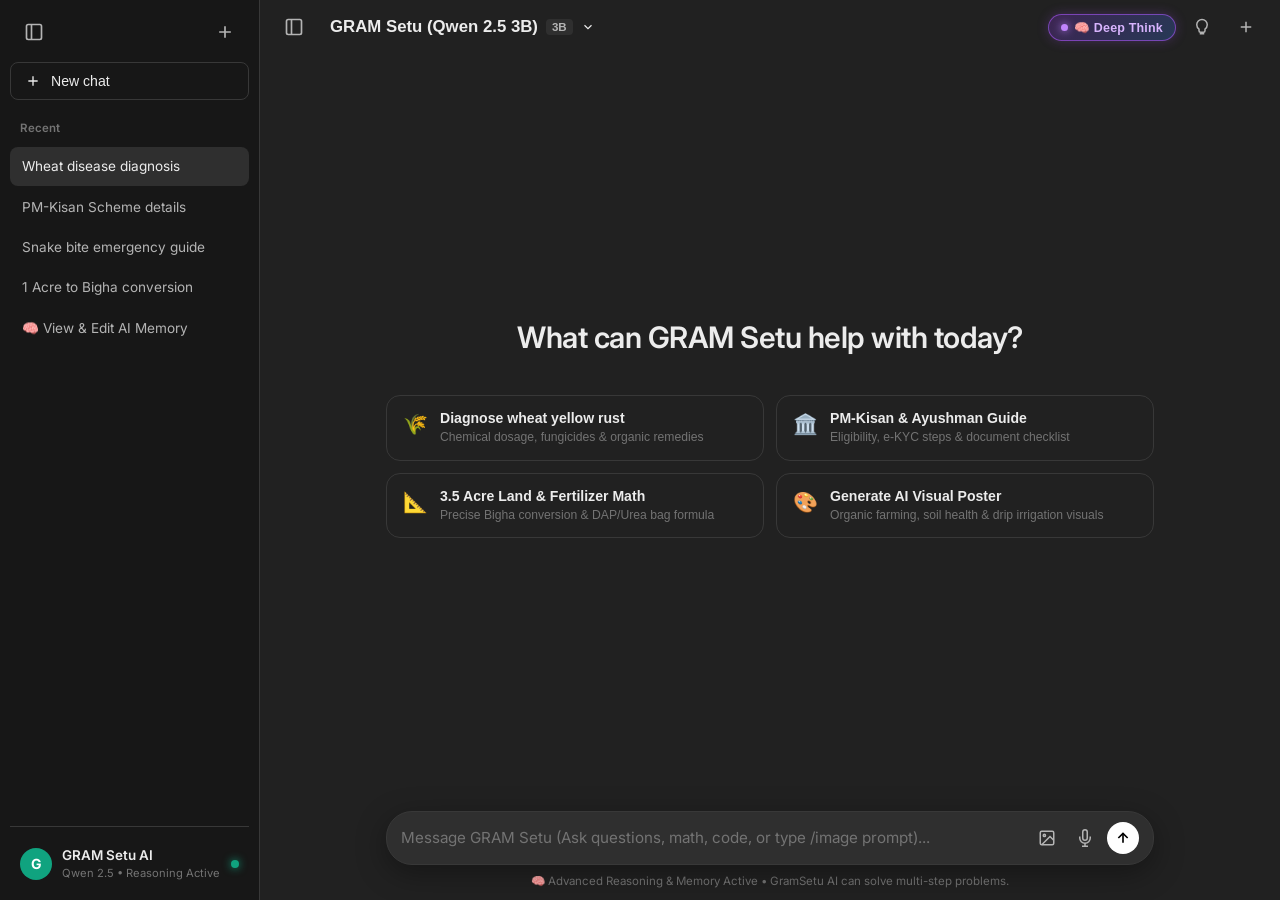
==== commit 55768ad4: "feat: upgrade to Qwen 2.5 3B, add modular agent pipeline, deterministic memory, RAG, and to-the-poin" ====
--- a/index.html
+++ b/index.html
@@ -108,15 +108,15 @@
           <!-- Model Dropdown -->
           <div class="model-pill-wrapper">
             <button class="model-pill-btn" onclick="toggleModelMenu()">
-              <span class="model-title" id="activeModelLabel">GRAM Setu (Qwen 2.5)</span>
-              <span class="model-badge">1.5B</span>
+              <span class="model-title" id="activeModelLabel">GRAM Setu (Qwen 2.5 3B)</span>
+              <span class="model-badge">3B</span>
               <svg width="14" height="14" viewBox="0 0 24 24" fill="none" stroke="currentColor" stroke-width="2"><polyline points="6 9 12 15 18 9"/></svg>
             </button>
 
             <!-- Dropdown Menu -->
             <div class="model-menu" id="modelMenu">
               <div class="model-option active" onclick="setModel('ollama')">
-                <div class="opt-title">GRAM Setu - Local Qwen 2.5 (1.5B)</div>
+                <div class="opt-title">GRAM Setu - Local Qwen 2.5 (3B)</div>
                 <div class="opt-sub">Real-time local LLM stream via localhost:11434</div>
               </div>
               <div class="model-option" onclick="setModel('offline')">
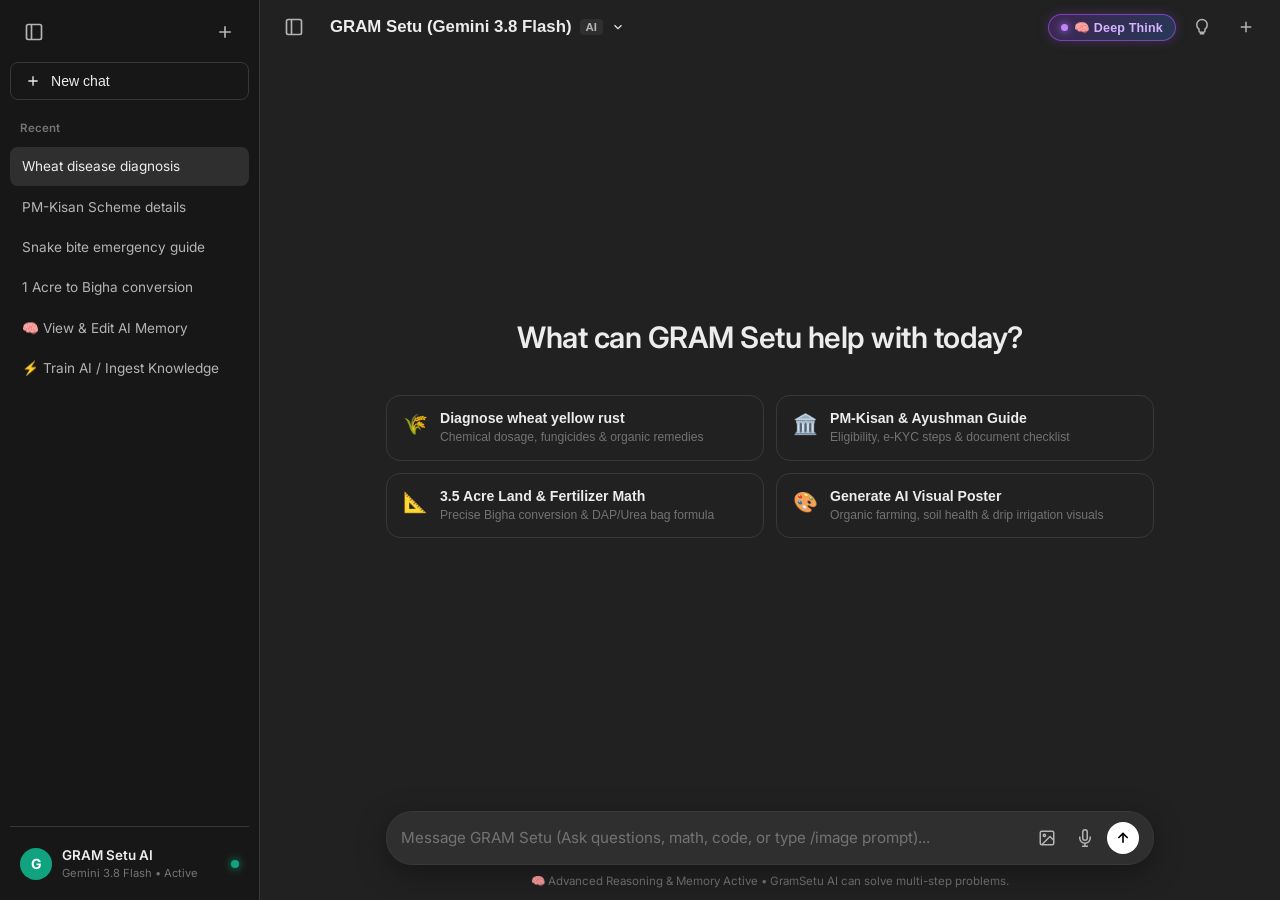
==== commit 41ea66c4: "feat: integrate Google Gemini 3.8 Flash streaming with secure key resolution and UI controls" ====
--- a/index.html
+++ b/index.html
@@ -7,32 +7,13 @@
   <meta http-equiv="Pragma" content="no-cache">
   <meta http-equiv="Expires" content="0">
   <title>GRAM Setu</title>
-  
-  <!-- Force Unregister any Old Cached Service Workers -->
-  <script>
-    if ('serviceWorker' in navigator) {
-      navigator.serviceWorker.getRegistrations().then(function(registrations) {
-        for (let registration of registrations) {
-          registration.unregister();
-        }
-      });
-    }
-    if ('caches' in window) {
-      caches.keys().then(function(names) {
-        for (let name of names) caches.delete(name);
-      });
-    }
-  </script>
-
   <link rel="manifest" href="manifest.json">
   <meta name="mobile-web-app-capable" content="yes">
   <meta name="apple-mobile-web-app-capable" content="yes">
   <meta name="apple-mobile-web-app-status-bar-style" content="black-translucent">
   <link rel="apple-touch-icon" href="icon-192.png">
   <link rel="icon" type="image/png" sizes="192x192" href="icon-192.png">
-  <script>
-    document.write('<link rel="stylesheet" href="styles.css?t=' + Date.now() + '">');
-  </script>
+  <link rel="stylesheet" href="styles.css">
 </head>
 <body>
 
@@ -78,6 +59,9 @@
           <div class="history-entry" onclick="openMemoryModal()">
             <span class="entry-title">🧠 View & Edit AI Memory</span>
           </div>
+          <div class="history-entry" onclick="window.location.href='train.html'">
+            <span class="entry-title">⚡ Train AI / Ingest Knowledge</span>
+          </div>
         </div>
       </div>
 
@@ -87,7 +71,7 @@
           <div class="user-avatar-badge">G</div>
           <div class="user-profile-info">
             <div class="user-name">GRAM Setu AI</div>
-            <div class="user-plan" id="sidebarEngineStatus">Qwen 2.5 • Reasoning Active</div>
+            <div class="user-plan" id="sidebarEngineStatus">Gemini 3.8 Flash • Active</div>
           </div>
           <div class="engine-live-dot" title="AI Memory & Engine Active"></div>
         </div>
@@ -108,14 +92,18 @@
           <!-- Model Dropdown -->
           <div class="model-pill-wrapper">
             <button class="model-pill-btn" onclick="toggleModelMenu()">
-              <span class="model-title" id="activeModelLabel">GRAM Setu (Qwen 2.5 3B)</span>
-              <span class="model-badge">3B</span>
+              <span class="model-title" id="activeModelLabel">GRAM Setu (Gemini 3.8 Flash)</span>
+              <span class="model-badge">AI</span>
               <svg width="14" height="14" viewBox="0 0 24 24" fill="none" stroke="currentColor" stroke-width="2"><polyline points="6 9 12 15 18 9"/></svg>
             </button>
 
             <!-- Dropdown Menu -->
             <div class="model-menu" id="modelMenu">
-              <div class="model-option active" onclick="setModel('ollama')">
+              <div class="model-option active" onclick="setModel('gemini-3.8-flash')">
+                <div class="opt-title">Google Gemini 3.8 Flash (Active API)</div>
+                <div class="opt-sub">Deep reasoning & world-class neural intelligence</div>
+              </div>
+              <div class="model-option" onclick="setModel('qwen2.5:3b')">
                 <div class="opt-title">GRAM Setu - Local Qwen 2.5 (3B)</div>
                 <div class="opt-sub">Real-time local LLM stream via localhost:11434</div>
               </div>
@@ -292,19 +280,8 @@
     </div>
   </div>
 
-  <!-- Dynamic Zero-Cache Script Loader -->
-  <script>
-    (function() {
-      const ts = Date.now();
-      
-      const s1 = document.createElement('script');
-      s1.src = 'knowledge_data.js?t=' + ts;
-      document.body.appendChild(s1);
-
-      const s2 = document.createElement('script');
-      s2.src = 'app.js?t=' + ts;
-      document.body.appendChild(s2);
-    })();
-  </script>
+  <!-- Core Offline Knowledge Base & App Scripts -->
+  <script src="knowledge_data.js"></script>
+  <script src="app.js"></script>
 </body>
 </html>
